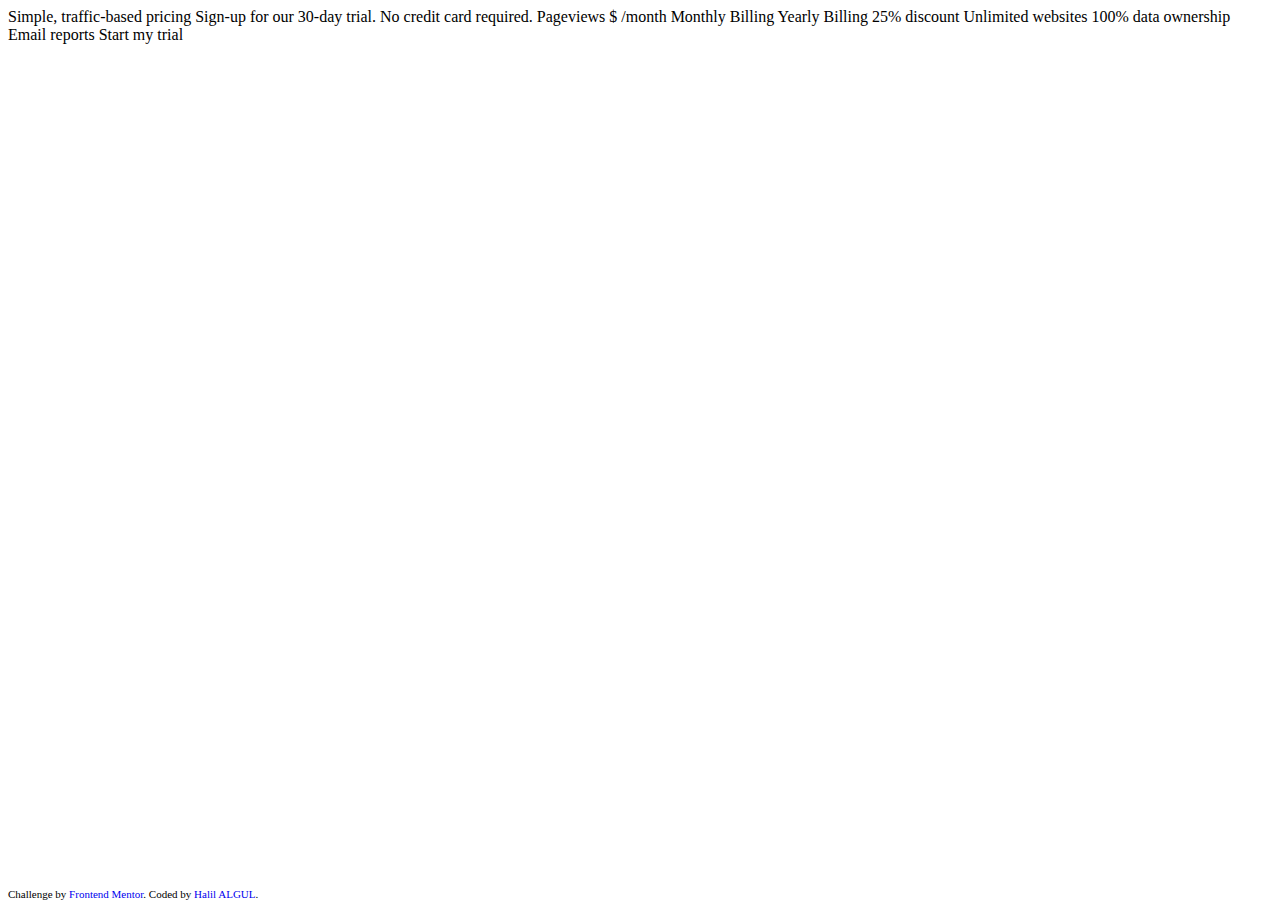
==== Interactive_Pricing_Component/index.html @ 26e9f3b0 "project initialized" ====
<!DOCTYPE html>
<html lang="en">
	<head>
		<meta charset="UTF-8">
		<meta name="viewport" content="width=device-width, initial-scale=1.0"> <!-- displays site properly based on user's device -->

		<!-- google fonts -->
		<link rel="preconnect" href="https://fonts.googleapis.com">
		<link rel="preconnect" href="https://fonts.gstatic.com" crossorigin>
		<link href="https://fonts.googleapis.com/css2?family=Manrope:wght@600;800&display=swap" rel="stylesheet">

		<!-- css local -->
		<link rel="stylesheet" href="style.css">
		
		<!-- icon is taken from icons8.com -->
		<link rel="icon" type="image/png" sizes="32x32" href="./images/icons8-price-32.png"> 
		
		<title>Interactive Pricing Component</title>

	</head>
	<body>

		Simple, traffic-based pricing
		Sign-up for our 30-day trial. No credit card required. 

		Pageviews
		$ /month

		Monthly Billing
		Yearly Billing 25% discount

		Unlimited websites
		100% data ownership
		Email reports

		Start my trial
		
		<footer class="attribution">
			Challenge by <a href="https://www.frontendmentor.io?ref=challenge" target="_blank" rel="noopener noreferrer">Frontend Mentor</a>. 
			Coded by <a href="#">Halil ALGUL</a>.
		</footer>
	</body>
</html>
---- Interactive_Pricing_Component/style.css ----
:root {
    /* primary colors */

    /* full slider bar */
    --cl-scyan: hsl(174, 77%, 80%);
    /* slider background */
    --cl-strcyan: hsl(174, 86%, 45%);
    /* discount background */
    --cl-lgred: hsl(14, 92%, 95%);
    /* discount text */
    --cl-lred: hsl(15, 100%, 70%);
    /* cta text */
    --cl-pblue: hsl(226, 100%, 87%);

    /* neutral colors */

    /* pricing background */
    --cl-white: hsl(0, 0%, 100%);
    /* main background */
    --cl-vpblue: hsl(230, 100%, 99%);
    /* empty slider bar */
    --cl-lgblue1: hsl(224, 65%, 95%);
    /* toggle background */
    --cl-lgblue2: hsl(223, 50%, 87%);
    /* text */
    --cl-gblue: hsl(225, 20%, 60%);
    /* text&cta background */
    --cl-ddblue: hsl(227, 35%, 25%);

    /* font sizes - introductory paragraph */
    --fs-px: 15px;

    /* font family */
    -ff-manrope: 'Manrope', sans-serif;

    /* font weight: 600-800 */
}

a {
    text-decoration: none;
}

footer {
    position: absolute;
    bottom: 0;
    text-align: center;
    font-size: 11px;
}
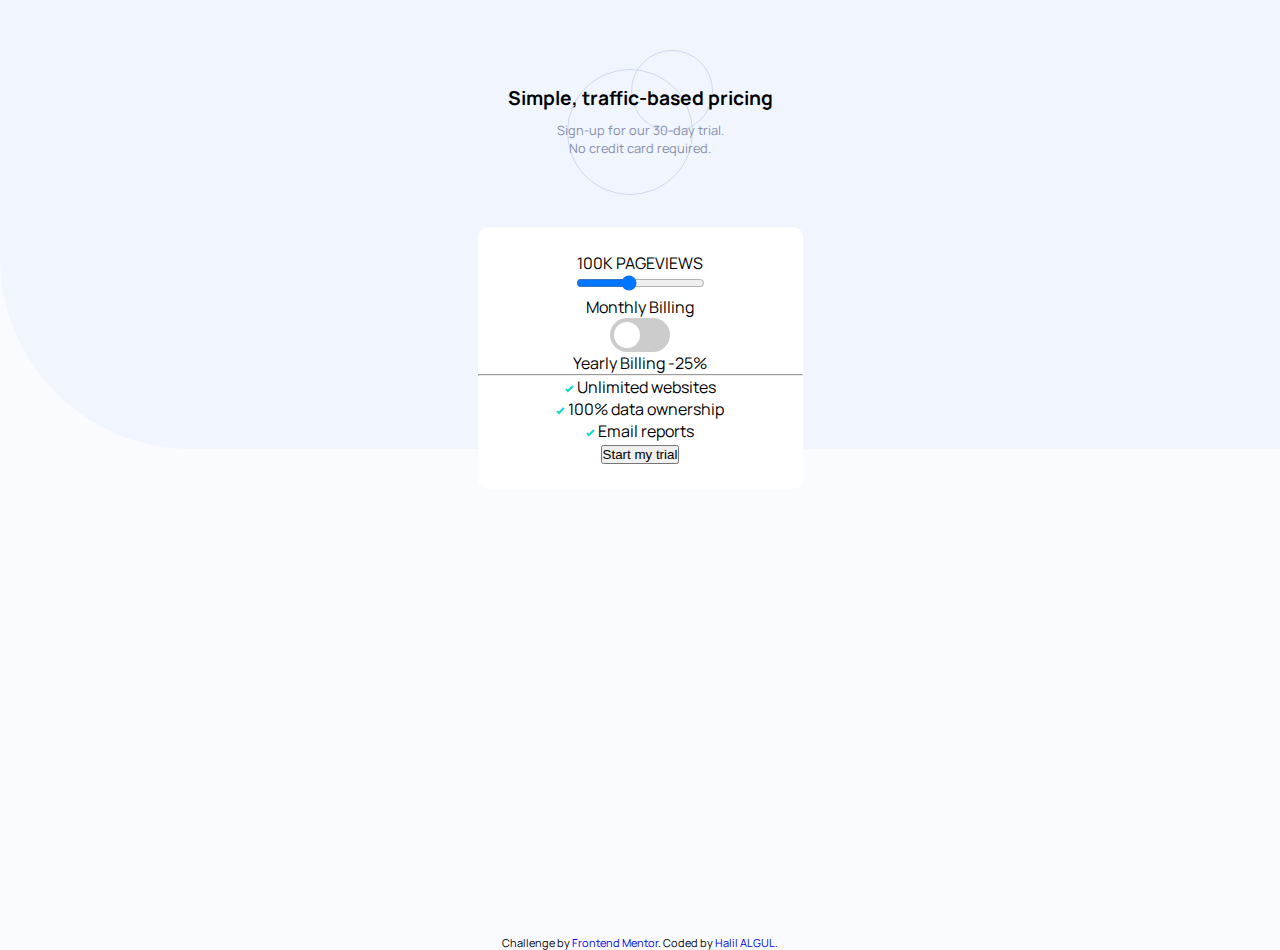
==== commit ce118ca8: "html template is completed" ====
--- a/Interactive_Pricing_Component/index.html
+++ b/Interactive_Pricing_Component/index.html
@@ -20,22 +20,66 @@
 	</head>
 	<body>
 
-		Simple, traffic-based pricing
-		Sign-up for our 30-day trial. No credit card required. 
+		<main>
 
-		Pageviews
-		$ /month
+			<!-- textPanel starts -->
+			<div class="textPanel">
+				<h1>Simple, traffic-based pricing</h1>
+				<p>Sign-up for our 30-day trial. <br /> No credit card required.</p>
+			</div>
+			<!-- textPanel ends -->
 
-		Monthly Billing
-		Yearly Billing 25% discount
+			<!-- pricePanel starts -->
+			<div class="pricePanel">
+				<div>
+					<div class="pageViewContainer">
+						<p class="pageView">100K  PAGEVIEWS</p>
+					</div>
+					<div class="slideContainer">
+						<input type="range" min="0" max="5" value="2" class="sliderPrice" id="myRange">
+					</div>
+					<div class="priceContainer">
+						<p class="price"></p>
+					</div>
+					<div class="subscription">
+						<p>Monthly Billing</p>
+						<label class="switch">
+							<input id="toggleSubscription" type="checkbox">
+							<span class="slider round"></span>
+						</label>
+						<p>Yearly Billing <span class="discountSpan">-25%</span></p>
+					</div>
+				</div>
+				<hr />
+				<div>
+					<div class="listContainer">
+						<ul>
+							<li>
+								<img src="./images/icon-check.svg" alt="checkmark"> 
+								Unlimited websites
+							</li>
+							<li>
+								<img src="./images/icon-check.svg" alt="checkmark"> 
+								100% data ownership
+							</li>
+							<li>
+								<img src="./images/icon-check.svg" alt="checkmark"> 
+								Email reports
+							</li>
+						</ul>
+					</div>
+					<div class="buttonContainer">
+						<a href="#">
+							<button id="btnNotify">Start my trial</button>
+						</a>
+					</div>
+				</div>
+			</div>
+			<!-- pricePanel ends -->
 
-		Unlimited websites
-		100% data ownership
-		Email reports
-
-		Start my trial
+		</main>
 		
-		<footer class="attribution">
+		<footer>
 			Challenge by <a href="https://www.frontendmentor.io?ref=challenge" target="_blank" rel="noopener noreferrer">Frontend Mentor</a>. 
 			Coded by <a href="#">Halil ALGUL</a>.
 		</footer>
--- a/Interactive_Pricing_Component/style.css
+++ b/Interactive_Pricing_Component/style.css
@@ -1,3 +1,5 @@
+@import url('https://fonts.googleapis.com/css2?family=Manrope:wght@600;800&display=swap');
+
 :root {
     /* primary colors */
 
@@ -31,9 +33,23 @@
     --fs-px: 15px;
 
     /* font family */
-    -ff-manrope: 'Manrope', sans-serif;
+    --ff-manrope: 'Manrope', sans-serif;
 
     /* font weight: 600-800 */
+}
+
+/* elements */
+
+* {
+    margin: 0;
+    padding: 0;
+}
+
+body {
+    position: relative;
+    background: hsl(230, 100%, 99%) url(./images/bg-pattern.svg) no-repeat;
+    min-height: 100vh;
+    font-family: var(--ff-manrope);
 }
 
 a {
@@ -41,8 +57,107 @@
 }
 
 footer {
+    width: 100%;
     position: absolute;
     bottom: 0;
     text-align: center;
     font-size: 11px;
+}
+
+h1 {
+    font-size: 1.2rem;
+    margin: 10px auto;
+}
+
+main {
+    margin: auto;
+    width: 325px;
+    text-align: center;
+}
+
+ul {
+    list-style: none;
+}
+
+/* IDs */
+
+#toggleSubscription {
+    opacity: 0;
+    width: 0;
+    height: 0;
+}
+
+#toggleSubscription:checked+.slider {
+    background-color: #2196F3;
+}
+
+#toggleSubscription:focus+.slider {
+    box-shadow: 0 0 1px #2196F3;
+}
+
+#toggleSubscription:checked+.slider:before {
+    -webkit-transform: translateX(26px);
+    -ms-transform: translateX(26px);
+    transform: translateX(26px);
+}
+
+/* Classes */
+
+.pricePanel {
+    background-color: var(--cl-white);
+    border-radius: 10px;
+    padding: 25px 0;
+}
+
+.switch {
+    position: relative;
+    display: inline-block;
+    width: 60px;
+    height: 34px;
+}
+
+.switch .slider {
+    position: absolute;
+    cursor: pointer;
+    top: 0;
+    left: 0;
+    right: 0;
+    bottom: 0;
+    background-color: #ccc;
+    -webkit-transition: .4s;
+    transition: .4s;
+}
+
+.slider:before {
+    position: absolute;
+    content: "";
+    height: 26px;
+    width: 26px;
+    left: 4px;
+    bottom: 4px;
+    background-color: white;
+    -webkit-transition: .4s;
+    transition: .4s;
+}
+
+.slider.round {
+    border-radius: 34px;
+}
+
+.slider.round:before {
+    border-radius: 50%;
+}
+
+.textPanel {
+    display: flex;
+    margin: 50px 0 30px 0;
+    background: url(./images/pattern-circles.svg) no-repeat top;
+    flex-wrap: wrap;
+    justify-content: center;
+    padding: 25px 0 40px 0;
+}
+
+.textPanel>p {
+    color: var(--cl-gblue);
+    font-size: 0.8rem;
 }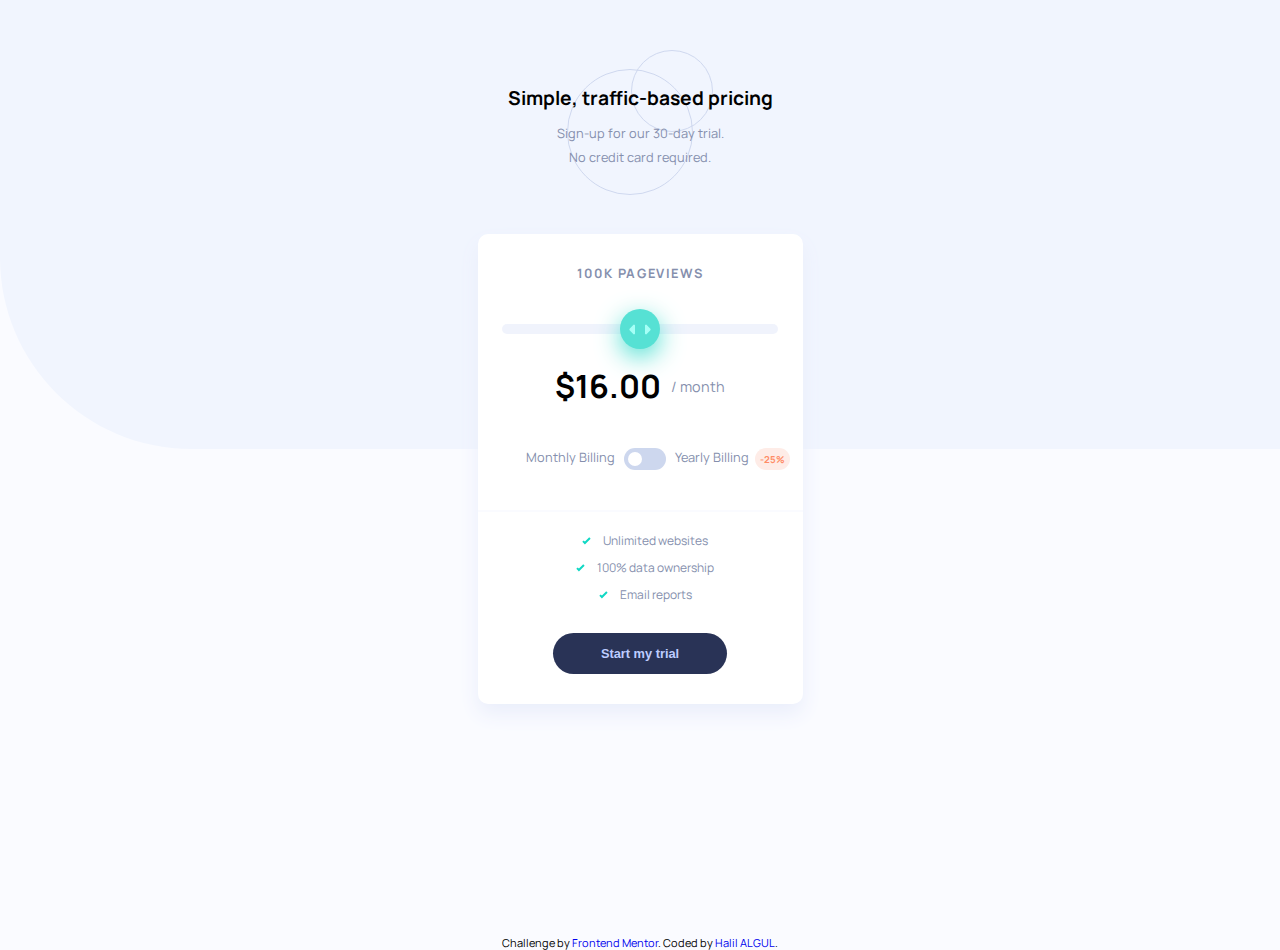
==== commit 09120dca: "css completed" ====
--- a/Interactive_Pricing_Component/index.html
+++ b/Interactive_Pricing_Component/index.html
@@ -36,10 +36,10 @@
 						<p class="pageView">100K  PAGEVIEWS</p>
 					</div>
 					<div class="slideContainer">
-						<input type="range" min="0" max="5" value="2" class="sliderPrice" id="myRange">
+						<input type="range" min="0" max="4" value="2" class="sliderPrice" id="myRange">
 					</div>
 					<div class="priceContainer">
-						<p class="price"></p>
+						<p class="price">$16.00 <span>/ month</span> </p>
 					</div>
 					<div class="subscription">
 						<p>Monthly Billing</p>
@@ -47,7 +47,8 @@
 							<input id="toggleSubscription" type="checkbox">
 							<span class="slider round"></span>
 						</label>
-						<p>Yearly Billing <span class="discountSpan">-25%</span></p>
+						<p>Yearly Billing</p>
+						<a class="discountSpan">-25%</a>
 					</div>
 				</div>
 				<hr />
@@ -69,9 +70,7 @@
 						</ul>
 					</div>
 					<div class="buttonContainer">
-						<a href="#">
-							<button id="btnNotify">Start my trial</button>
-						</a>
+						<button id="btnNotify">Start my trial</button>
 					</div>
 				</div>
 			</div>
--- a/Interactive_Pricing_Component/style.css
+++ b/Interactive_Pricing_Component/style.css
@@ -47,7 +47,7 @@
 
 body {
     position: relative;
-    background: hsl(230, 100%, 99%) url(./images/bg-pattern.svg) no-repeat;
+    background: var(--cl-vpblue) url(./images/bg-pattern.svg) no-repeat;
     min-height: 100vh;
     font-family: var(--ff-manrope);
 }
@@ -69,6 +69,11 @@
     margin: 10px auto;
 }
 
+hr {
+    border-color: var(--cl-vpblue);
+    border-style: solid;
+}
+
 main {
     margin: auto;
     width: 325px;
@@ -103,17 +108,89 @@
 
 /* Classes */
 
+.buttonContainer button {
+    background-color: var(--cl-ddblue);
+    color: var(--cl-pblue);
+    font-weight: 700;
+    font-size: 0.8rem;
+    padding: 0.8rem 3rem;
+    border: none;
+    border-radius: 2rem;
+}
+
+.discountSpan {
+    display: flex;
+    align-items: center;
+    font-weight: 700;
+    border-radius: 1rem;
+    background-color: var(--cl-lgred);
+    color: var(--cl-lred);
+    margin: 2px 10px;
+    padding: 1px 5px;
+    font-size: 0.6rem;
+}
+
+.listContainer {
+    margin: 20px;
+    font-size: 0.75rem;
+}
+
+.listContainer img {
+    margin: 0 10px;
+}
+
+.listContainer ul {
+    margin: 0 0 30px 0;
+}
+
+.listContainer li {
+    margin: 10px 0;
+}
+
+.pageView {
+    font-size: 0.8rem;
+    font-weight: 700;
+    letter-spacing: 0.1rem;
+}
+
+.pageViewContainer {
+    margin-bottom: 35px;
+}
+
 .pricePanel {
     background-color: var(--cl-white);
     border-radius: 10px;
-    padding: 25px 0;
-}
-
+    padding: 30px 0;
+    color: var(--cl-gblue);
+    box-shadow: 0 10px 20px var(--cl-lgblue1);
+}
+
+.priceContainer {
+    margin: 25px auto 0 auto;
+    font-size: 2rem;
+    color: black;
+    font-weight: 700;
+}
+
+.priceContainer>p {
+    display: flex;
+    justify-content: center;
+    align-items: center;
+}
+
+.priceContainer>p>span {
+    font-size: 0.9rem;
+    font-weight: 400;
+    color: var(--cl-gblue);
+    margin-left: 10px;
+}
+
+/* toggle slider starts */
 .switch {
     position: relative;
     display: inline-block;
-    width: 60px;
-    height: 34px;
+    width: 48px;
+    height: 22px;
 }
 
 .switch .slider {
@@ -131,8 +208,8 @@
 .slider:before {
     position: absolute;
     content: "";
-    height: 26px;
-    width: 26px;
+    height: 14px;
+    width: 14px;
     left: 4px;
     bottom: 4px;
     background-color: white;
@@ -141,11 +218,56 @@
 }
 
 .slider.round {
-    border-radius: 34px;
+    border-radius: 1rem;
+    background-color: var(--cl-lgblue2);
 }
 
 .slider.round:before {
     border-radius: 50%;
+}
+
+/* toggle slider ends */
+
+
+/* price slider start */
+.sliderPrice {
+    -webkit-appearance: none;
+    width: 85%;
+    height: 10px;
+    border-radius: 1rem;
+    background: var(--cl-lgblue1);
+    outline: none;
+    opacity: 0.7;
+    -webkit-transition: .2s;
+    transition: opacity .2s;
+}
+
+.sliderPrice:hover {
+    opacity: 1;
+}
+
+.sliderPrice::-webkit-slider-thumb {
+    -webkit-appearance: none;
+    appearance: none;
+    width: 40px;
+    height: 40px;
+    border-radius: 50%;
+    background: var(--cl-strcyan) url(./images/icon-slider.svg) no-repeat center;
+    cursor: pointer;
+    box-shadow: 0 8px 25px var(--cl-strcyan);
+}
+
+/* price slider ends */
+
+.subscription {
+    display: flex;
+    justify-content: flex-end;
+    font-size: 0.8rem;
+    margin: 40px 10px;
+}
+
+.subscription * {
+    margin: 0 3px;
 }
 
 .textPanel {
@@ -154,10 +276,11 @@
     background: url(./images/pattern-circles.svg) no-repeat top;
     flex-wrap: wrap;
     justify-content: center;
-    padding: 25px 0 40px 0;
+    padding: 25px 0 35px 0;
 }
 
 .textPanel>p {
     color: var(--cl-gblue);
     font-size: 0.8rem;
+    line-height: 1.5rem;
 }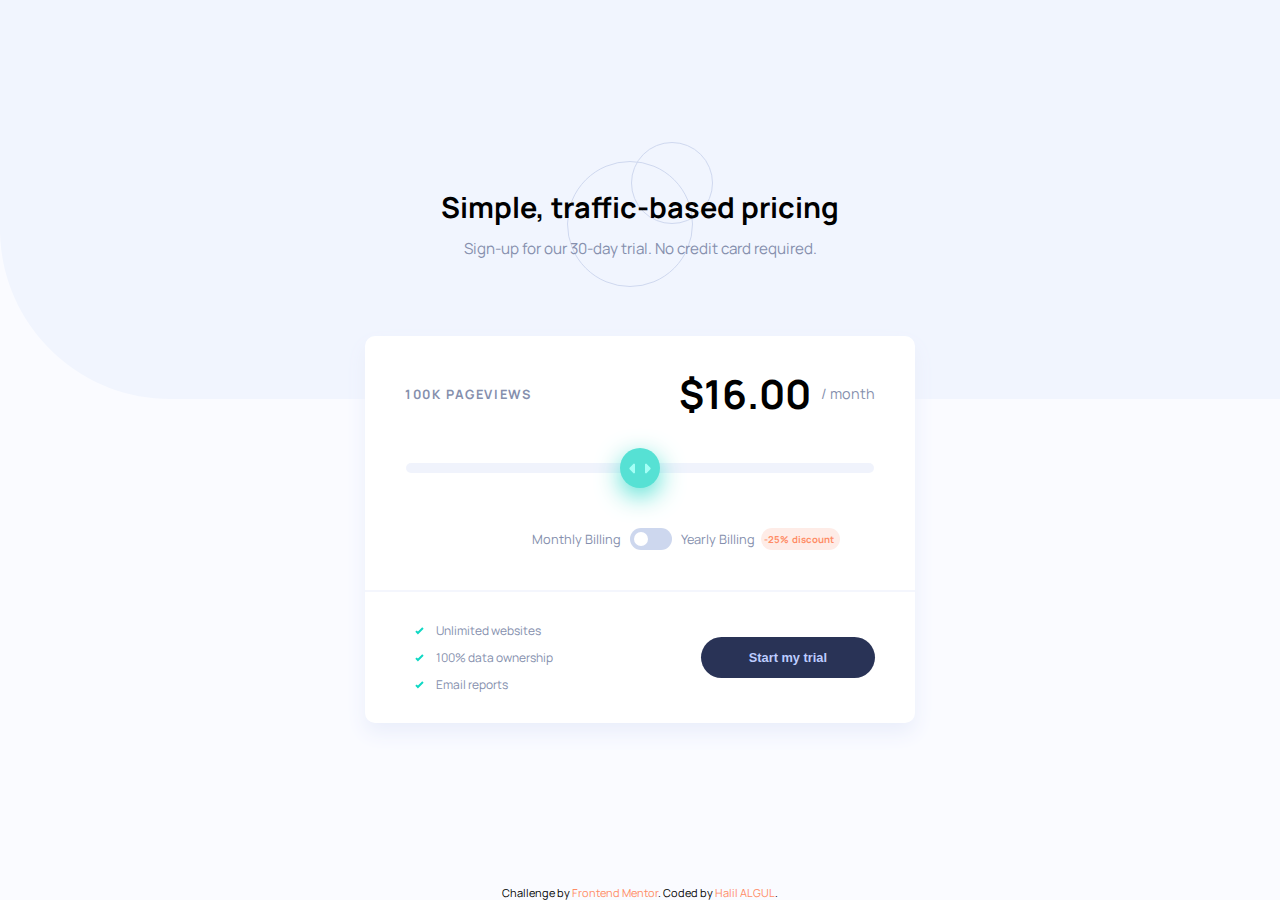
==== commit d0491377: "css mobile and desktop completed" ====
--- a/Interactive_Pricing_Component/index.html
+++ b/Interactive_Pricing_Component/index.html
@@ -34,25 +34,28 @@
 				<div>
 					<div class="pageViewContainer">
 						<p class="pageView">100K  PAGEVIEWS</p>
+						<div class="priceContainerDesktop">
+							<p class="priceDesktop">$16.00 <span>/ month</span> </p>
+						</div>
 					</div>
 					<div class="slideContainer">
 						<input type="range" min="0" max="4" value="2" class="sliderPrice" id="myRange">
 					</div>
-					<div class="priceContainer">
-						<p class="price">$16.00 <span>/ month</span> </p>
+					<div class="priceContainerMobile">
+						<p class="priceMobile">$16.00 <span>/ month</span> </p>
 					</div>
-					<div class="subscription">
+					<div class="subscriptionContainer">
 						<p>Monthly Billing</p>
 						<label class="switch">
 							<input id="toggleSubscription" type="checkbox">
 							<span class="slider round"></span>
 						</label>
 						<p>Yearly Billing</p>
-						<a class="discountSpan">-25%</a>
+						<a class="discountSpan">-25% <span>discount</span> </a>
 					</div>
 				</div>
 				<hr />
-				<div>
+				<div class="listAndButtonContainer">
 					<div class="listContainer">
 						<ul>
 							<li>
@@ -80,7 +83,7 @@
 		
 		<footer>
 			Challenge by <a href="https://www.frontendmentor.io?ref=challenge" target="_blank" rel="noopener noreferrer">Frontend Mentor</a>. 
-			Coded by <a href="#">Halil ALGUL</a>.
+			Coded by <a href="https://www.linkedin.com/in/halilagul/" target="_blank" rel="noopener noreferrer">Halil ALGUL</a>.
 		</footer>
 	</body>
 </html>--- a/Interactive_Pricing_Component/style.css
+++ b/Interactive_Pricing_Component/style.css
@@ -45,6 +45,16 @@
     padding: 0;
 }
 
+a {
+    text-decoration: none;
+    color: var(--cl-lred);
+}
+
+a:visited {
+    text-decoration: none;
+    color: var(--cl-lred);
+}
+
 body {
     position: relative;
     background: var(--cl-vpblue) url(./images/bg-pattern.svg) no-repeat;
@@ -52,8 +62,8 @@
     font-family: var(--ff-manrope);
 }
 
-a {
-    text-decoration: none;
+button {
+    cursor: pointer;
 }
 
 footer {
@@ -75,7 +85,7 @@
 }
 
 main {
-    margin: auto;
+    margin: 50px auto 85px auto;
     width: 325px;
     text-align: center;
 }
@@ -118,18 +128,6 @@
     border-radius: 2rem;
 }
 
-.discountSpan {
-    display: flex;
-    align-items: center;
-    font-weight: 700;
-    border-radius: 1rem;
-    background-color: var(--cl-lgred);
-    color: var(--cl-lred);
-    margin: 2px 10px;
-    padding: 1px 5px;
-    font-size: 0.6rem;
-}
-
 .listContainer {
     margin: 20px;
     font-size: 0.75rem;
@@ -155,6 +153,7 @@
 
 .pageViewContainer {
     margin-bottom: 35px;
+    order: 1;
 }
 
 .pricePanel {
@@ -165,20 +164,28 @@
     box-shadow: 0 10px 20px var(--cl-lgblue1);
 }
 
-.priceContainer {
+.priceContainerDesktop {
+    display: none;
+}
+
+.priceContainerMobile,
+.priceContainerDesktop {
     margin: 25px auto 0 auto;
     font-size: 2rem;
     color: black;
     font-weight: 700;
-}
-
-.priceContainer>p {
+    order: 3;
+}
+
+.priceContainerMobile>p,
+.priceContainerDesktop>p {
     display: flex;
     justify-content: center;
     align-items: center;
 }
 
-.priceContainer>p>span {
+.priceContainerMobile>p>span,
+.priceContainerDesktop>p>span {
     font-size: 0.9rem;
     font-weight: 400;
     color: var(--cl-gblue);
@@ -228,6 +235,9 @@
 
 /* toggle slider ends */
 
+.slideContainer {
+    order: 2;
+}
 
 /* price slider start */
 .sliderPrice {
@@ -259,15 +269,31 @@
 
 /* price slider ends */
 
-.subscription {
+.subscriptionContainer {
     display: flex;
     justify-content: flex-end;
     font-size: 0.8rem;
     margin: 40px 10px;
-}
-
-.subscription * {
+    order: 4;
+}
+
+.subscriptionContainer * {
     margin: 0 3px;
+}
+
+.discountSpan {
+    display: flex;
+    align-items: center;
+    font-weight: 700;
+    border-radius: 1rem;
+    background-color: var(--cl-lgred);
+    color: var(--cl-lred);
+    padding: 1px 10px;
+    font-size: 0.6rem;
+}
+
+.discountSpan span {
+    display: none;
 }
 
 .textPanel {
@@ -283,4 +309,106 @@
     color: var(--cl-gblue);
     font-size: 0.8rem;
     line-height: 1.5rem;
+}
+
+@media screen and (min-width: 1000px) {
+
+    body {
+        display: flex;
+        align-items: center;
+        background: var(--cl-vpblue) url(./images/bg-pattern.svg) no-repeat;
+        background-size: contain;
+    }
+
+    hr {
+        border: 1px solid hsl(224, 65%, 95%, 0.5);
+        ;
+    }
+
+    main {
+        width: 550px;
+    }
+
+    .textPanel {
+        flex-direction: column;
+        padding: 35px 0 50px 0;
+        margin: 0 0 25px 0;
+    }
+
+    h1 {
+        font-size: 1.8rem;
+    }
+
+    .textPanel br {
+        display: none;
+    }
+
+    .textPanel p {
+        font-size: 0.95rem;
+    }
+
+    .subscriptionContainer {
+        margin: 50px 10px 40px 10px;
+        width: 85%;
+    }
+
+    .subscriptionContainer p {
+        display: flex;
+        justify-content: center;
+        align-items: center;
+    }
+
+    .pricePanel {
+        padding: 30px 0 0 0;
+    }
+
+    .priceContainerMobile {
+        display: none;
+    }
+
+    .pageViewContainer {
+        display: flex;
+        align-items: center;
+        justify-content: space-between;
+        margin-right: 40px;
+        margin-left: 40px;
+    }
+
+    .priceContainerDesktop {
+        display: initial;
+        margin: 0;
+        font-size: 2.5rem;
+    }
+
+    .priceContainerDesktop>p {
+        justify-content: flex-end;
+        align-items: center;
+    }
+
+    .discountSpan {
+        padding: 0 3px;
+    }
+
+    .discountSpan span {
+        display: initial;
+    }
+
+    .listAndButtonContainer {
+        display: flex;
+        justify-content: space-between;
+        align-items: center;
+        padding: 20px 40px;
+    }
+
+    .listContainer {
+        margin: 0;
+    }
+
+    .listContainer ul {
+        margin: 0;
+    }
+
+    .listContainer li {
+        text-align: start;
+    }
 }